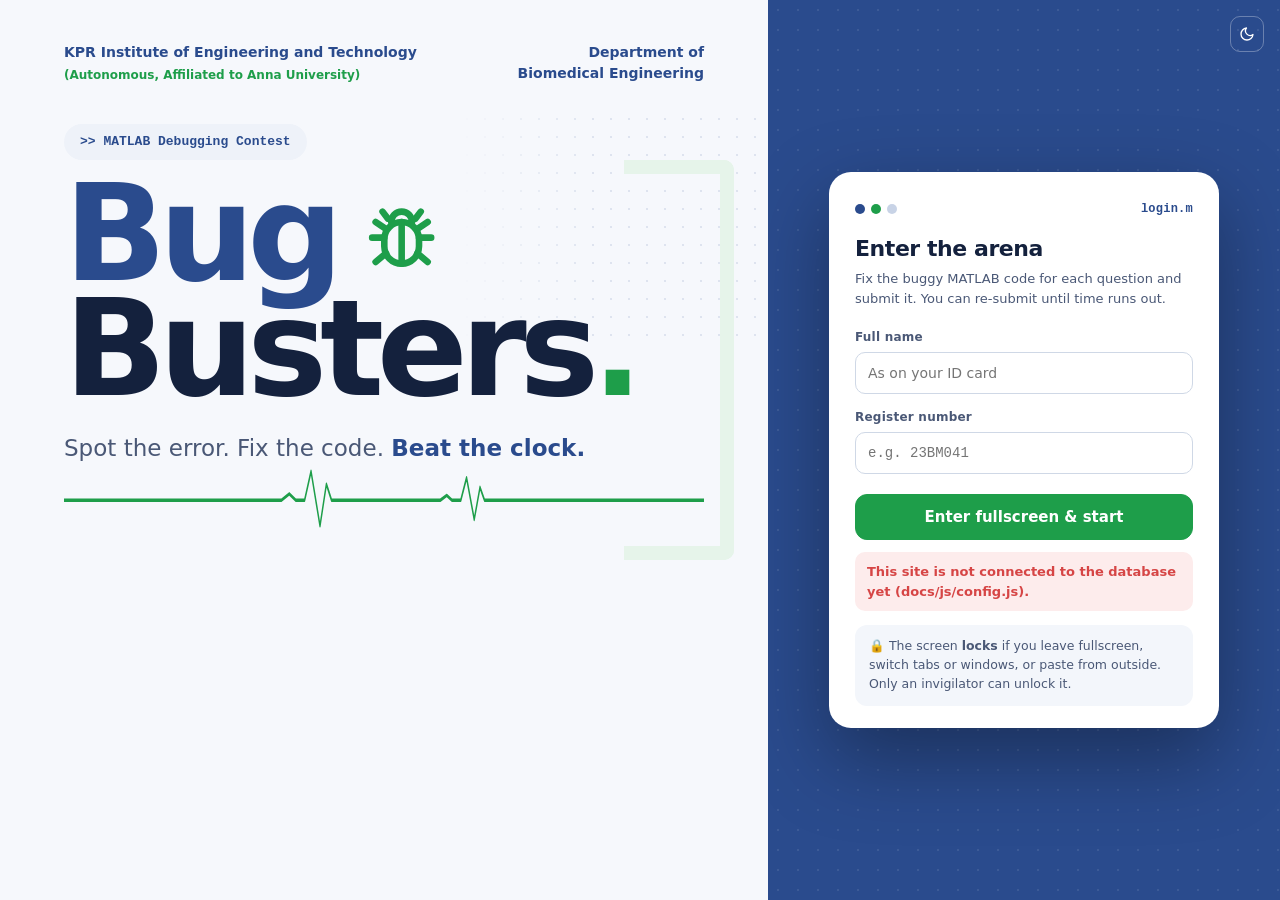
==== docs/index.html @ 5594a3fc "Question-grid student page + inspector marking page (GitHub Pages + Supabase); local Octave engine f" ====
<!doctype html>
<html lang="en">
<head>
<meta charset="utf-8">
<meta name="viewport" content="width=device-width, initial-scale=1">
<title>Bug Busters · MATLAB Debugging Contest</title>
<link rel="icon" href="data:image/svg+xml,%3Csvg xmlns='http://www.w3.org/2000/svg' viewBox='0 0 24 24' fill='none' stroke='%231e9e4a' stroke-width='2' stroke-linecap='round'%3E%3Crect x='7' y='7.5' width='10' height='12' rx='5'/%3E%3Cpath d='M9 7.5a3 3 0 0 1 6 0M12 7.5v12M7 12H3.5M20.5 12H17M7.5 16.5 4.5 19M16.5 16.5l3 2.5M7.5 9.5 4.5 7.5M16.5 9.5l3-2'/%3E%3C/svg%3E">
<link rel="stylesheet" href="css/app.css">
<style>
  html, body { height: 100%; overflow: hidden; }
  body { user-select: none; -webkit-user-select: none; }
  .ed-input, input { user-select: text; -webkit-user-select: text; }
  .spacer { flex: 1; }

  /* ================= welcome ================= */
  #welcome { height: 100%; display: grid; grid-template-columns: minmax(0, 1.2fr) minmax(360px, .8fr); }
  .hero { position: relative; padding: 42px clamp(24px, 5vw, 72px) 30px; display: flex; flex-direction: column; overflow: hidden; }
  .hero .dots-bg { position: absolute; right: -30px; top: 110px; width: 340px; height: 240px; opacity: .55; -webkit-mask-image: linear-gradient(90deg, transparent, #000 40%); mask-image: linear-gradient(90deg, transparent, #000 40%); }
  .hero .bracket { position: absolute; right: 34px; top: 160px; width: 110px; height: 400px; border: 14px solid var(--green-50); border-left: 0; border-radius: 0 10px 10px 0; }
  .org { display: flex; justify-content: space-between; gap: 24px; position: relative; font-weight: 800; color: var(--navy); }
  .org small { display: block; font-size: 12px; color: var(--green); margin-top: 3px; }
  .org .r { text-align: right; font-size: 14px; }
  :root[data-theme="dark"] .org { color: #8fb0ff; }
  .pill { display: inline-flex; margin-top: 40px; padding: 8px 16px; border-radius: 999px; background: var(--navy-50); font-family: var(--mono); font-size: 13px; font-weight: 600; color: var(--navy); width: fit-content; position: relative; }
  :root[data-theme="dark"] .pill { color: #9db8ff; }
  .title { position: relative; margin: 16px 0 0; font-weight: 800; letter-spacing: -.055em; line-height: .86; font-size: clamp(72px, 10.5vw, 150px); }
  .title .l1 { color: var(--navy); display: flex; align-items: center; gap: .18em; }
  .title .l2 { color: var(--ink); display: block; }
  :root[data-theme="dark"] .title .l1 { color: #7fa6ff; }
  :root[data-theme="dark"] .title .l2 { color: #e6ecf8; }
  .title .dot { color: var(--green); }
  .title .bug { width: .62em; height: .62em; stroke-width: 1.9; animation: wiggle 3.2s ease-in-out infinite; transform-origin: 50% 60%; }
  @keyframes wiggle { 0%, 80%, 100% { transform: rotate(0); } 84% { transform: rotate(-12deg); } 88% { transform: rotate(10deg); } 92% { transform: rotate(-6deg); } }
  .tag { position: relative; margin-top: 24px; font-size: clamp(18px, 1.8vw, 24px); font-weight: 500; color: var(--text-2); }
  .tag b { color: var(--navy); font-weight: 800; }
  :root[data-theme="dark"] .tag b { color: #8fb0ff; }
  .hero .ecg-line { margin-top: auto; height: 64px; max-width: 760px; position: relative; }
  .side { background: var(--navy); display: flex; align-items: center; justify-content: center; padding: 36px 28px; position: relative; overflow: hidden; }
  :root[data-theme="dark"] .side { background: #13254a; }
  .side::before { content: ""; position: absolute; inset: 0; background-image: radial-gradient(rgba(255,255,255,.09) 1.2px, transparent 1.3px); background-size: 20px 20px; }
  .start { position: relative; width: 100%; max-width: 390px; background: var(--surface); border-radius: 22px; padding: 28px 26px 22px; box-shadow: 0 30px 80px rgba(0,0,0,.35); }
  .start h2 { margin: 14px 0 4px; font-size: 22px; letter-spacing: -.02em; }
  .start .sub { margin: 0 0 20px; color: var(--text-2); font-size: 13px; }
  .start .btn-lg { width: 100%; margin-top: 6px; }
  .note { margin: 14px 0 0; padding: 12px 14px; border-radius: 12px; background: var(--surface-2); font-size: 12.5px; color: var(--text-2); }
  .formerr { margin-top: 12px; padding: 10px 12px; border-radius: 10px; background: var(--red-50); color: var(--red); font-size: 13px; font-weight: 600; }
  .theme-fab { position: absolute; top: 16px; right: 16px; z-index: 2; color: #fff; border-color: rgba(255,255,255,.3); background: transparent; }

  /* ================= app shell ================= */
  #app { height: 100%; display: flex; flex-direction: column; }
  .top { height: 60px; flex: none; display: flex; align-items: center; gap: 14px; padding: 0 18px; background: var(--surface); border-bottom: 1px solid var(--line); position: relative; }
  .top::after { content: ""; position: absolute; left: 0; right: 0; bottom: -1px; height: 2px; background: linear-gradient(90deg, var(--navy), var(--green)); opacity: .8; }
  .top .brand .word { font-size: 19px; }
  .timer { display: flex; flex-direction: column; align-items: center; line-height: 1; padding: 6px 16px; border-radius: 12px; background: var(--navy-50); min-width: 130px; }
  .timer .lbl { font-size: 9.5px; font-weight: 800; letter-spacing: .16em; color: var(--text-3); }
  .timer .t { font-family: var(--mono); font-weight: 700; font-size: 20px; color: var(--navy); margin-top: 3px; font-variant-numeric: tabular-nums; }
  :root[data-theme="dark"] .timer .t { color: #9db8ff; }
  .timer.warn { background: var(--amber-50); } .timer.warn .t { color: var(--amber); }
  .timer.crit { background: var(--red-50); } .timer.crit .t { color: var(--red); }
  .sync { display: inline-flex; align-items: center; gap: 7px; font-size: 12px; font-weight: 700; color: var(--green); }
  .sync i { width: 8px; height: 8px; border-radius: 50%; background: currentColor; }
  .sync.wait { color: var(--amber); } .sync.off { color: var(--red); }
  .who { display: flex; align-items: center; gap: 10px; }
  .avatar { width: 34px; height: 34px; border-radius: 10px; background: var(--navy); color: #fff; display: grid; place-items: center; font-weight: 800; font-size: 13px; }
  .who b { display: block; font-size: 13px; line-height: 1.15; }
  .who span { font-family: var(--mono); font-size: 11px; color: var(--text-3); }
  .closed { flex: none; padding: 10px 18px; background: var(--red-50); color: var(--red); font-weight: 700; font-size: 14px; text-align: center; }

  /* ================= home grid ================= */
  #home { flex: 1; overflow: auto; position: relative; }
  #home .inner { max-width: 1180px; margin: 0 auto; padding: 34px 28px 40px; }
  .home-head { display: flex; align-items: flex-end; justify-content: space-between; gap: 20px; flex-wrap: wrap; margin-bottom: 22px; }
  .home-head h1 { margin: 6px 0 0; font-size: 38px; letter-spacing: -.035em; }
  .home-head h1 .dot { color: var(--green); }
  .progress-ring { display: flex; align-items: center; gap: 14px; }
  .progress-ring .bar { width: 220px; height: 10px; border-radius: 6px; background: var(--surface-2); overflow: hidden; border: 1px solid var(--line); }
  .progress-ring .bar i { display: block; height: 100%; background: linear-gradient(90deg, var(--navy), var(--green)); transition: width .6s ease; }
  .progress-ring b { font-size: 15px; }
  .qgrid { display: grid; grid-template-columns: repeat(auto-fill, minmax(250px, 1fr)); gap: 16px; }
  .qcard { position: relative; text-align: left; border: 1px solid var(--line); background: var(--surface); border-radius: 20px; padding: 20px 20px 16px; cursor: pointer; box-shadow: var(--shadow); transition: transform .15s ease, box-shadow .15s ease, border-color .15s; overflow: hidden; min-height: 176px; display: flex; flex-direction: column; animation: rise .4s ease backwards; }
  .qcard:hover { transform: translateY(-4px); box-shadow: 0 18px 40px rgba(20, 33, 61, .14); border-color: color-mix(in srgb, var(--navy) 35%, transparent); }
  .qcard .qn { font-family: var(--mono); font-weight: 700; font-size: 13px; color: var(--navy); background: var(--navy-50); width: fit-content; padding: 4px 10px; border-radius: 8px; }
  :root[data-theme="dark"] .qcard .qn { color: #9db8ff; }
  .qcard h3 { margin: 14px 0 6px; font-size: 19px; letter-spacing: -.02em; line-height: 1.25; }
  .qcard .mk { font-size: 12.5px; color: var(--text-3); font-weight: 700; }
  .qcard .st { margin-top: auto; padding-top: 16px; display: flex; align-items: center; gap: 8px; font-size: 12.5px; font-weight: 700; color: var(--text-3); }
  .qcard .st i { width: 9px; height: 9px; border-radius: 50%; background: var(--line-strong); }
  .qcard.draft .st { color: var(--amber); } .qcard.draft .st i { background: var(--amber); }
  .qcard.pending .st { color: var(--amber); } .qcard.pending .st i { background: var(--amber); animation: blink 1s infinite; }
  .qcard.done { border-color: color-mix(in srgb, var(--green) 45%, transparent); }
  .qcard.done::before { content: ""; position: absolute; inset: 0 0 auto 0; height: 4px; background: var(--green); }
  .qcard.done .st { color: var(--green); } .qcard.done .st i { background: var(--green); }
  .qcard .bugmark { position: absolute; right: -14px; bottom: -14px; width: 90px; height: 90px; opacity: .06; color: var(--navy); }
  .qcard.done .bugmark { color: var(--green); opacity: .12; }
  @keyframes rise { from { opacity: 0; transform: translateY(12px); } }
  @keyframes blink { 50% { opacity: .3; } }
  .empty-q { padding: 60px 20px; text-align: center; color: var(--text-3); border: 2px dashed var(--line); border-radius: 20px; }
  #home .ecg-line { margin-top: 30px; height: 44px; opacity: .8; }

  /* ================= solve ================= */
  #solve { flex: 1; min-height: 0; display: grid; grid-template-columns: minmax(300px, 400px) minmax(0, 1fr); gap: 14px; padding: 14px; }
  .qpanel { background: var(--surface); border: 1px solid var(--line); border-radius: 18px; box-shadow: var(--shadow); overflow: auto; padding: 18px 22px 24px; }
  .qpanel h2 { margin: 10px 0 8px; font-size: 24px; letter-spacing: -.02em; }
  .qpanel .md { color: var(--text-2); font-size: 14.5px; line-height: 1.65; }
  .qpanel .stbox { margin-top: 18px; padding: 12px 14px; border-radius: 12px; background: var(--surface-2); font-size: 13px; color: var(--text-2); }
  .edcard { background: var(--surface); border: 1px solid var(--line); border-radius: 18px; box-shadow: var(--shadow); display: flex; flex-direction: column; min-height: 0; overflow: hidden; }
  .bar { height: 54px; flex: none; display: flex; align-items: center; gap: 8px; padding: 0 10px 0 14px; border-bottom: 1px solid var(--line); }
  .ftab { font-family: var(--mono); font-size: 12.5px; color: var(--text-2); margin-left: 6px; }
  .edhost { flex: 1; min-height: 0; }
  .status { height: 30px; flex: none; display: flex; align-items: center; gap: 16px; padding: 0 14px; border-top: 1px solid var(--line); font-size: 11.5px; color: var(--text-3); font-family: var(--mono); background: var(--surface-2); }
  #submitBtn { height: 38px; padding: 0 20px; font-size: 14px; box-shadow: 0 6px 18px color-mix(in srgb, var(--green) 35%, transparent); }

  #watermark { position: fixed; inset: 0; pointer-events: none; z-index: 3000; background-repeat: repeat; }

  /* ================= lock + gate ================= */
  #lock { position: fixed; inset: 0; z-index: 6000; display: flex; align-items: center; justify-content: center; padding: 24px; background: radial-gradient(circle at 50% 40%, #3a0f16, #12060a 70%); color: #fff; }
  #lock .box { width: 100%; max-width: 460px; text-align: center; }
  #lock .ic { width: 96px; height: 96px; border-radius: 28px; margin: 0 auto 20px; display: grid; place-items: center; background: rgba(255,90,90,.15); color: #ff6b6b; box-shadow: 0 0 0 10px rgba(255,90,90,.06), 0 0 60px rgba(255,80,80,.35); animation: throb 1.6s ease-in-out infinite; }
  #lock .ic svg { width: 46px; height: 46px; }
  @keyframes throb { 50% { box-shadow: 0 0 0 18px rgba(255,90,90,.03), 0 0 90px rgba(255,80,80,.5); } }
  #lock h1 { margin: 0; font-size: 40px; letter-spacing: -.03em; }
  #lock p { color: #f3c1c6; margin: 10px 0 0; font-size: 15px; }
  #lock .who2 { margin-top: 18px; font-family: var(--mono); font-size: 14px; color: #fff; padding: 10px 14px; border-radius: 12px; background: rgba(255,255,255,.07); }
  #lock .pinrow { display: flex; gap: 10px; margin-top: 26px; }
  #lock input { flex: 1; height: 48px; border-radius: 12px; border: 1px solid rgba(255,255,255,.2); background: rgba(255,255,255,.06); color: #fff; text-align: center; font-family: var(--mono); font-size: 20px; letter-spacing: .4em; outline: none; }
  #lock .small { font-size: 12px; color: #b98990; margin-top: 12px; }
  #lock .acts { display: flex; gap: 10px; justify-content: center; margin-top: 26px; }
  #success { position: fixed; inset: 0; z-index: 5000; display: grid; place-items: center; pointer-events: none; }
  #success .burst { background: var(--surface); border-radius: 26px; padding: 30px 40px; text-align: center; box-shadow: var(--shadow-lg); animation: pop .5s cubic-bezier(.2,1.6,.4,1); }
  #success .burst .ok { width: 76px; height: 76px; border-radius: 50%; background: var(--green-50); color: var(--green); display: grid; place-items: center; margin: 0 auto 12px; }
  #success .burst .ok svg { width: 38px; height: 38px; }
  #success h2 { margin: 0; color: var(--green); }
  @keyframes pop { from { transform: scale(.5); opacity: 0; } }

  @media (max-width: 1000px) {
    #welcome { display: block; overflow: auto; }
    .hero .bracket, .hero .dots-bg { display: none; }
    #solve { grid-template-columns: 1fr; grid-template-rows: auto 1fr; }
    .qpanel { max-height: 36vh; }
  }
</style>
</head>
<body>

<div id="welcome">
  <section class="hero">
    <div class="dots-bg"></div><div class="bracket"></div>
    <div class="org"><div>KPR Institute of Engineering and Technology<small>(Autonomous, Affiliated to Anna University)</small></div><div class="r">Department of<br>Biomedical Engineering</div></div>
    <div class="pill">&gt;&gt; MATLAB Debugging Contest</div>
    <h1 class="title"><span class="l1">Bug <span id="bugIcon"></span></span><span class="l2">Busters<span class="dot">.</span></span></h1>
    <div class="tag">Spot the error. Fix the code. <b>Beat the clock.</b></div>
    <div id="ecgHero"></div>
  </section>
  <section class="side">
    <button class="btn icon-btn theme-fab" data-theme-toggle title="Dark mode"></button>
    <form class="start" id="startForm" autocomplete="off">
      <div style="display:flex;justify-content:space-between;align-items:center"><span class="window-dots"><i></i><i></i><i></i></span><span class="eyebrow">login.m</span></div>
      <h2>Enter the arena</h2>
      <p class="sub">Fix the buggy MATLAB code for each question and submit it. You can re-submit until time runs out.</p>
      <div class="field"><label for="name">Full name</label><input class="input" id="name" required maxlength="60" placeholder="As on your ID card"></div>
      <div class="field"><label for="reg">Register number</label><input class="input mono" id="reg" required maxlength="24" placeholder="e.g. 23BM041"></div>
      <button class="btn btn-green btn-lg" type="submit" id="startBtn">Enter fullscreen &amp; start</button>
      <div class="formerr hidden" id="formErr"></div>
      <div class="note">🔒 The screen <b>locks</b> if you leave fullscreen, switch tabs or windows, or paste from outside. Only an invigilator can unlock it.</div>
    </form>
  </section>
</div>

<div id="app" class="hidden">
  <header class="top">
    <span class="brand" id="brand"></span>
    <span class="eyebrow" id="ctitle">&gt;&gt; MATLAB Debugging Contest</span>
    <span class="spacer"></span>
    <div class="timer hidden" id="timer"><span class="lbl">TIME LEFT</span><span class="t" id="timerT">--:--:--</span></div>
    <span class="spacer"></span>
    <span class="sync" id="sync"><i></i><span>Online</span></span>
    <button class="btn icon-btn btn-ghost" data-theme-toggle title="Dark mode"></button>
    <div class="who"><div class="avatar" id="avatar"></div><div><b id="whoName"></b><span id="whoReg"></span></div></div>
  </header>
  <div class="closed hidden" id="closed">⏰ Time is up. Submissions are closed. Thank you for participating!</div>

  <section id="home">
    <div class="inner">
      <div class="home-head">
        <div><div class="eyebrow">&gt;&gt; choose a question</div><h1>Pick a bug to bust<span class="dot">.</span></h1></div>
        <div class="progress-ring"><div class="bar"><i id="progBar"></i></div><b id="progTxt">0 / 0 submitted</b></div>
      </div>
      <div class="qgrid" id="qgrid"></div>
      <div id="ecgHome"></div>
    </div>
  </section>

  <section id="solve" class="hidden">
    <aside class="qpanel" id="qpanel"></aside>
    <div class="edcard">
      <div class="bar">
        <button class="btn btn-sm" id="backBtn">← All questions</button>
        <span class="window-dots" style="margin-left:6px"><i></i><i></i><i></i></span>
        <span class="ftab" id="fname"></span>
        <span class="spacer"></span>
        <button class="btn btn-sm" id="resetBtn" title="Restore the original buggy code">↺ Reset</button>
        <button class="btn btn-green" id="submitBtn"></button>
      </div>
      <div class="edhost" id="edhost"></div>
      <div class="status"><span id="sbPos">Ln 1, Col 1</span><span id="sbChg"></span><span class="spacer"></span><span id="sbSave"></span></div>
    </div>
  </section>
</div>

<div id="watermark"></div>
<div id="success" class="hidden"></div>
<div id="lock" class="hidden"></div>

<script src="js/config.js"></script>
<script src="js/sb.js"></script>
<script src="js/common.js"></script>
<script src="js/editor.js"></script>
<script src="js/student.js"></script>
</body>
</html>
---- docs/css/app.css ----
/* Bug Busters - shared styles. Palette follows the event poster: navy, ink, signal green. */
:root {
  --navy: #2a4b8d;
  --navy-600: #223e77;
  --navy-50: #eef2f9;
  --ink: #14213d;
  --green: #1e9e4a;
  --green-600: #178a3f;
  --green-50: #e6f4ea;
  --red: #d64545;
  --red-50: #fdecec;
  --amber: #c98a12;
  --amber-50: #fdf5e3;

  --bg: #f6f8fc;
  --surface: #ffffff;
  --surface-2: #f3f6fb;
  --line: #e2e8f2;
  --line-strong: #cfd8e6;
  --text: #14213d;
  --text-2: #4a5876;
  --text-3: #8391ab;
  --shadow: 0 1px 2px rgba(20, 33, 61, .06), 0 8px 24px rgba(20, 33, 61, .06);
  --shadow-lg: 0 24px 60px rgba(20, 33, 61, .18);

  --code-bg: #ffffff;
  --code-gutter: #f7f9fc;
  --code-text: #1c2640;
  --code-lineno: #a6b1c6;
  --code-active: #f2f6ff;
  --code-sel: rgba(42, 75, 141, .18);
  --tok-kw: #2a4b8d;
  --tok-fn: #6b3fa0;
  --tok-str: #1e9e4a;
  --tok-num: #b35c00;
  --tok-com: #8a97ad;
  --tok-op: #5a6781;
  --console-bg: #0f1a30;
  --console-text: #dbe4f5;

  --font: "Manrope", "Segoe UI", system-ui, -apple-system, sans-serif;
  --mono: "JetBrains Mono", "Cascadia Code", Consolas, "Courier New", monospace;
  --r: 12px;
  --r-lg: 18px;
  color-scheme: light;
}

:root[data-theme="dark"] {
  --navy-50: #1b2742;
  --bg: #0b1222;
  --surface: #111a2e;
  --surface-2: #16213a;
  --line: #22304d;
  --line-strong: #2d3d60;
  --text: #e6ecf8;
  --text-2: #a9b6d0;
  --text-3: #6f7e9c;
  --green-50: #12301f;
  --red-50: #3a1a1d;
  --amber-50: #33280f;
  --shadow: 0 1px 2px rgba(0, 0, 0, .3), 0 8px 24px rgba(0, 0, 0, .25);
  --code-bg: #0f172a;
  --code-gutter: #0d1526;
  --code-text: #dfe7f7;
  --code-lineno: #4b5a7a;
  --code-active: #16213a;
  --code-sel: rgba(110, 150, 230, .28);
  --tok-kw: #7fa6ff;
  --tok-fn: #c9a0ff;
  --tok-str: #5fd38a;
  --tok-num: #ffb35c;
  --tok-com: #5f6f90;
  --tok-op: #9aa8c4;
  --console-bg: #070d1a;
  color-scheme: dark;
}

* { box-sizing: border-box; }
html, body { margin: 0; height: 100%; }
body {
  font-family: var(--font);
  background: var(--bg);
  color: var(--text);
  font-size: 14px;
  line-height: 1.5;
  -webkit-font-smoothing: antialiased;
}
button, input, select, textarea { font: inherit; color: inherit; }
a { color: var(--navy); }
:root[data-theme="dark"] a { color: #8fb0ff; }
code, .mono { font-family: var(--mono); }
.hidden { display: none !important; }

/* ---------- brand ---------- */
.brand { display: flex; align-items: center; gap: 10px; font-weight: 800; letter-spacing: -.02em; color: var(--text); text-decoration: none; }
.brand .word { font-size: 20px; }
.brand .word b { color: var(--navy); }
:root[data-theme="dark"] .brand .word b { color: #8fb0ff; }
.brand .dot { color: var(--green); }
.bug { color: var(--green); flex: none; }

/* ---------- buttons ---------- */
.btn {
  display: inline-flex; align-items: center; justify-content: center; gap: 8px;
  height: 36px; padding: 0 14px; border-radius: 10px; border: 1px solid var(--line-strong);
  background: var(--surface); color: var(--text); font-weight: 700; font-size: 13px;
  cursor: pointer; transition: background .15s, border-color .15s, transform .05s, box-shadow .15s;
  white-space: nowrap; user-select: none;
}
.btn:hover { background: var(--surface-2); }
.btn:active { transform: translateY(1px); }
.btn:disabled { opacity: .55; cursor: not-allowed; }
.btn svg { width: 16px; height: 16px; }
.btn-primary { background: var(--navy); border-color: var(--navy); color: #fff; }
.btn-primary:hover { background: var(--navy-600); }
.btn-green { background: var(--green); border-color: var(--green); color: #fff; }
.btn-green:hover { background: var(--green-600); }
.btn-danger { color: var(--red); border-color: color-mix(in srgb, var(--red) 40%, transparent); }
.btn-danger:hover { background: var(--red-50); }
.btn-ghost { border-color: transparent; background: transparent; }
.btn-ghost:hover { background: var(--surface-2); }
.btn-sm { height: 30px; padding: 0 10px; font-size: 12px; border-radius: 8px; }
.btn-lg { height: 46px; padding: 0 22px; font-size: 15px; border-radius: 12px; }
.icon-btn { width: 34px; padding: 0; }
kbd {
  font-family: var(--mono); font-size: 10.5px; padding: 1px 5px; border-radius: 5px;
  border: 1px solid rgba(255,255,255,.35); opacity: .85; font-weight: 600;
}
.btn:not(.btn-primary):not(.btn-green) kbd { border-color: var(--line-strong); }

/* ---------- form ---------- */
.field { display: flex; flex-direction: column; gap: 6px; margin-bottom: 14px; }
.field label { font-size: 12px; font-weight: 700; color: var(--text-2); letter-spacing: .02em; }
.input, select.input, textarea.input {
  height: 42px; padding: 0 12px; border-radius: 10px; border: 1px solid var(--line-strong);
  background: var(--surface); outline: none; transition: border-color .15s, box-shadow .15s; width: 100%;
}
textarea.input { height: auto; padding: 10px 12px; resize: vertical; font-family: var(--mono); font-size: 13px; line-height: 1.55; }
.input:focus { border-color: var(--navy); box-shadow: 0 0 0 3px color-mix(in srgb, var(--navy) 18%, transparent); }
.check { display: flex; gap: 10px; align-items: flex-start; font-size: 13px; color: var(--text-2); cursor: pointer; }
.check input { margin-top: 3px; accent-color: var(--green); width: 16px; height: 16px; }

/* ---------- chips / badges ---------- */
.chip {
  display: inline-flex; align-items: center; gap: 6px; height: 24px; padding: 0 9px; border-radius: 999px;
  font-size: 11.5px; font-weight: 700; background: var(--navy-50); color: var(--navy); white-space: nowrap;
}
:root[data-theme="dark"] .chip { color: #9db8ff; }
.chip.green { background: var(--green-50); color: var(--green); }
.chip.red { background: var(--red-50); color: var(--red); }
.chip.amber { background: var(--amber-50); color: var(--amber); }
.chip.grey { background: var(--surface-2); color: var(--text-2); }
.diff-Easy { background: var(--green-50); color: var(--green); }
.diff-Medium { background: var(--amber-50); color: var(--amber); }
.diff-Hard { background: var(--red-50); color: var(--red); }
.eyebrow { font-family: var(--mono); font-size: 12px; font-weight: 600; color: var(--navy); letter-spacing: .02em; }
:root[data-theme="dark"] .eyebrow { color: #8fb0ff; }
.label-caps { font-size: 11px; font-weight: 800; letter-spacing: .12em; text-transform: uppercase; color: var(--text-3); }

.card { background: var(--surface); border: 1px solid var(--line); border-radius: var(--r-lg); box-shadow: var(--shadow); }
.dots-bg {
  background-image: radial-gradient(color-mix(in srgb, var(--navy) 22%, transparent) 1.2px, transparent 1.3px);
  background-size: 18px 18px;
}

/* ---------- traffic-light window chrome from the poster ---------- */
.window-dots { display: inline-flex; gap: 6px; }
.window-dots i { width: 10px; height: 10px; border-radius: 50%; display: block; }
.window-dots i:nth-child(1) { background: var(--navy); }
.window-dots i:nth-child(2) { background: var(--green); }
.window-dots i:nth-child(3) { background: #c8d3e6; }

/* ---------- toasts ---------- */
#toasts { position: fixed; right: 18px; bottom: 18px; display: flex; flex-direction: column; gap: 10px; z-index: 9000; pointer-events: none; }
.toast {
  pointer-events: auto; min-width: 260px; max-width: 380px; padding: 12px 14px; border-radius: 12px;
  background: var(--ink); color: #fff; box-shadow: var(--shadow-lg); font-size: 13px; font-weight: 600;
  display: flex; gap: 10px; align-items: flex-start; animation: toastIn .25s ease;
}
.toast.warn { background: #7a4d00; }
.toast.error { background: #a3262a; }
.toast.ok { background: var(--green-600); }
@keyframes toastIn { from { transform: translateY(10px); opacity: 0; } }

/* ---------- modal ---------- */
.modal-back {
  position: fixed; inset: 0; background: rgba(12, 20, 40, .55); backdrop-filter: blur(3px);
  display: flex; align-items: center; justify-content: center; z-index: 5000; padding: 20px;
  animation: fade .15s ease;
}
.modal { background: var(--surface); border-radius: 20px; box-shadow: var(--shadow-lg); max-width: 560px; width: 100%; max-height: 90vh; overflow: auto; }
.modal-head { padding: 18px 22px 0; display: flex; align-items: center; justify-content: space-between; gap: 12px; }
.modal-head h3 { margin: 0; font-size: 17px; }
.modal-body { padding: 16px 22px 22px; }
@keyframes fade { from { opacity: 0; } }

/* ---------- tables ---------- */
.table { width: 100%; border-collapse: collapse; font-size: 13px; }
.table th { text-align: left; font-size: 11px; letter-spacing: .08em; text-transform: uppercase; color: var(--text-3); font-weight: 800; padding: 10px 12px; border-bottom: 1px solid var(--line); background: var(--surface); position: sticky; top: 0; z-index: 1; }
.table td { padding: 10px 12px; border-bottom: 1px solid var(--line); vertical-align: middle; }
.table tr:hover td { background: var(--surface-2); }
.num { font-variant-numeric: tabular-nums; }

/* ---------- ECG divider ---------- */
.ecg-line { display: block; width: 100%; height: 34px; color: var(--green); }
.ecg-line path { stroke-dasharray: 1400; stroke-dashoffset: 1400; animation: draw 2.4s ease forwards; }
@keyframes draw { to { stroke-dashoffset: 0; } }

/* ---------- code editor ---------- */
.ed { position: relative; display: flex; height: 100%; background: var(--code-bg); font-family: var(--mono); overflow: hidden; }
.ed-gutter { flex: none; background: var(--code-gutter); border-right: 1px solid var(--line); overflow: hidden; position: relative; user-select: none; }
.ed-gutter-inner { padding: var(--ed-pad) 0; will-change: transform; }
.ed-ln { height: var(--ed-lh); line-height: var(--ed-lh); font-size: calc(var(--ed-fs) - 1px); color: var(--code-lineno); text-align: right; padding: 0 12px 0 18px; position: relative; font-variant-numeric: tabular-nums; }
.ed-ln.cur { color: var(--code-text); font-weight: 700; }
.ed-ln.err { color: var(--red); font-weight: 800; }
.ed-ln.chg::before { content: ""; position: absolute; left: 6px; top: 3px; bottom: 3px; width: 3px; border-radius: 2px; background: var(--green); }
.ed-ln.err::after { content: ""; position: absolute; left: 4px; top: 50%; width: 7px; height: 7px; margin-top: -3.5px; border-radius: 50%; background: var(--red); }
.ed-main { position: relative; flex: 1; overflow: hidden; }
.ed-layer { position: absolute; top: 0; left: 0; margin: 0; pointer-events: none; will-change: transform; }
.ed-marks { right: 0; }
.ed-bar { position: absolute; left: 0; width: 100000px; height: var(--ed-lh); }
.ed-bar.cur { background: var(--code-active); }
.ed-bar.err { background: color-mix(in srgb, var(--red) 13%, transparent); box-shadow: inset 3px 0 0 var(--red); }
.ed-hl, .ed-input {
  font-family: var(--mono); font-size: var(--ed-fs); line-height: var(--ed-lh); tab-size: 4;
  padding: var(--ed-pad) 18px 40px 16px; white-space: pre; word-wrap: normal; letter-spacing: 0;
  font-variant-ligatures: none;
}
.ed-hl { color: var(--code-text); min-width: 100%; }
.ed-input {
  position: absolute; inset: 0; width: 100%; height: 100%; margin: 0; border: 0; outline: none; resize: none;
  background: transparent; color: transparent; caret-color: var(--code-text); overflow: auto;
  -webkit-text-fill-color: transparent;
}
.ed-input::selection { background: var(--code-sel); -webkit-text-fill-color: transparent; }
.ed.readonly .ed-input { caret-color: transparent; }
.t-kw { color: var(--tok-kw); font-weight: 700; }
.t-fn { color: var(--tok-fn); }
.t-str { color: var(--tok-str); }
.t-num { color: var(--tok-num); }
.t-com { color: var(--tok-com); font-style: italic; }
.t-op { color: var(--tok-op); }
.t-br { color: var(--text-2); }

/* ---------- diff ---------- */
.diff { font-family: var(--mono); font-size: 12.5px; line-height: 1.6; border: 1px solid var(--line); border-radius: 12px; overflow: auto; background: var(--code-bg); max-height: 60vh; }
.diff-row { display: flex; white-space: pre; }
.diff-row .n { width: 42px; flex: none; text-align: right; padding-right: 10px; color: var(--code-lineno); user-select: none; }
.diff-row .s { width: 18px; flex: none; text-align: center; user-select: none; }
.diff-row .c { flex: 1; padding-right: 12px; }
.diff-row.add { background: color-mix(in srgb, var(--green) 14%, transparent); }
.diff-row.add .s { color: var(--green); }
.diff-row.del { background: color-mix(in srgb, var(--red) 12%, transparent); }
.diff-row.del .s { color: var(--red); }

/* ---------- scrollbar ---------- */
::-webkit-scrollbar { width: 10px; height: 10px; }
::-webkit-scrollbar-thumb { background: color-mix(in srgb, var(--text-3) 45%, transparent); border-radius: 10px; border: 2px solid transparent; background-clip: padding-box; }
::-webkit-scrollbar-track { background: transparent; }

/* ---------- markdown ---------- */
.md p { margin: 0 0 12px; }
.md ul { margin: 0 0 12px; padding-left: 20px; }
.md li { margin-bottom: 4px; }
.md code { background: var(--navy-50); color: var(--navy); padding: 1px 6px; border-radius: 6px; font-size: .9em; }
:root[data-theme="dark"] .md code { color: #9db8ff; }
.md strong { color: var(--text); }
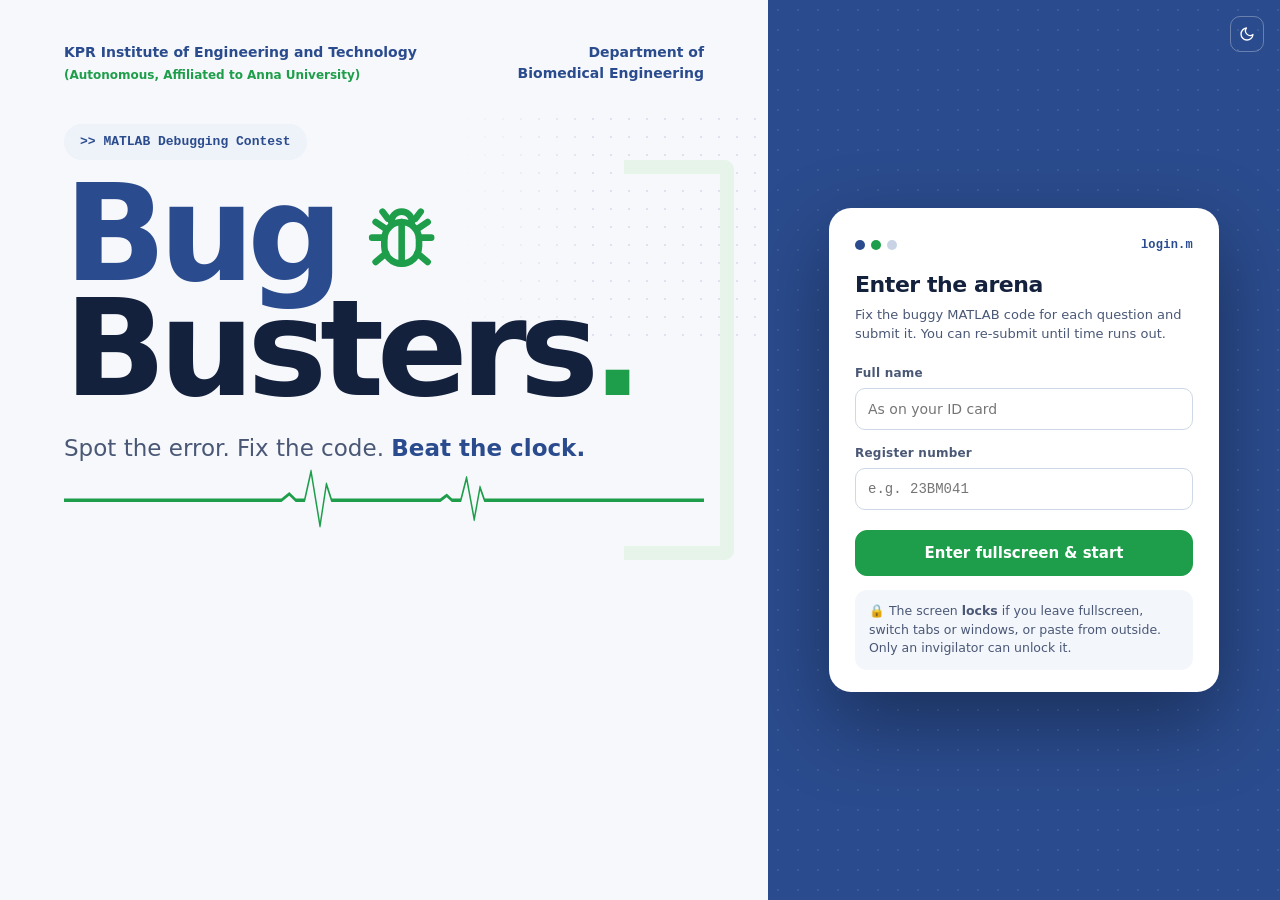
==== commit 00b7fe88: "Connect to Supabase project; publishable-key support; RLS on private config" ====
--- a/docs/index.html
+++ b/docs/index.html
@@ -132,6 +132,7 @@
   #success h2 { margin: 0; color: var(--green); }
   @keyframes pop { from { transform: scale(.5); opacity: 0; } }
 
+  @media (max-width: 900px) { #ctitle, .who div:last-child { display: none; } .top { gap: 8px; padding: 0 10px; } }
   @media (max-width: 1000px) {
     #welcome { display: block; overflow: auto; }
     .hero .bracket, .hero .dots-bg { display: none; }
